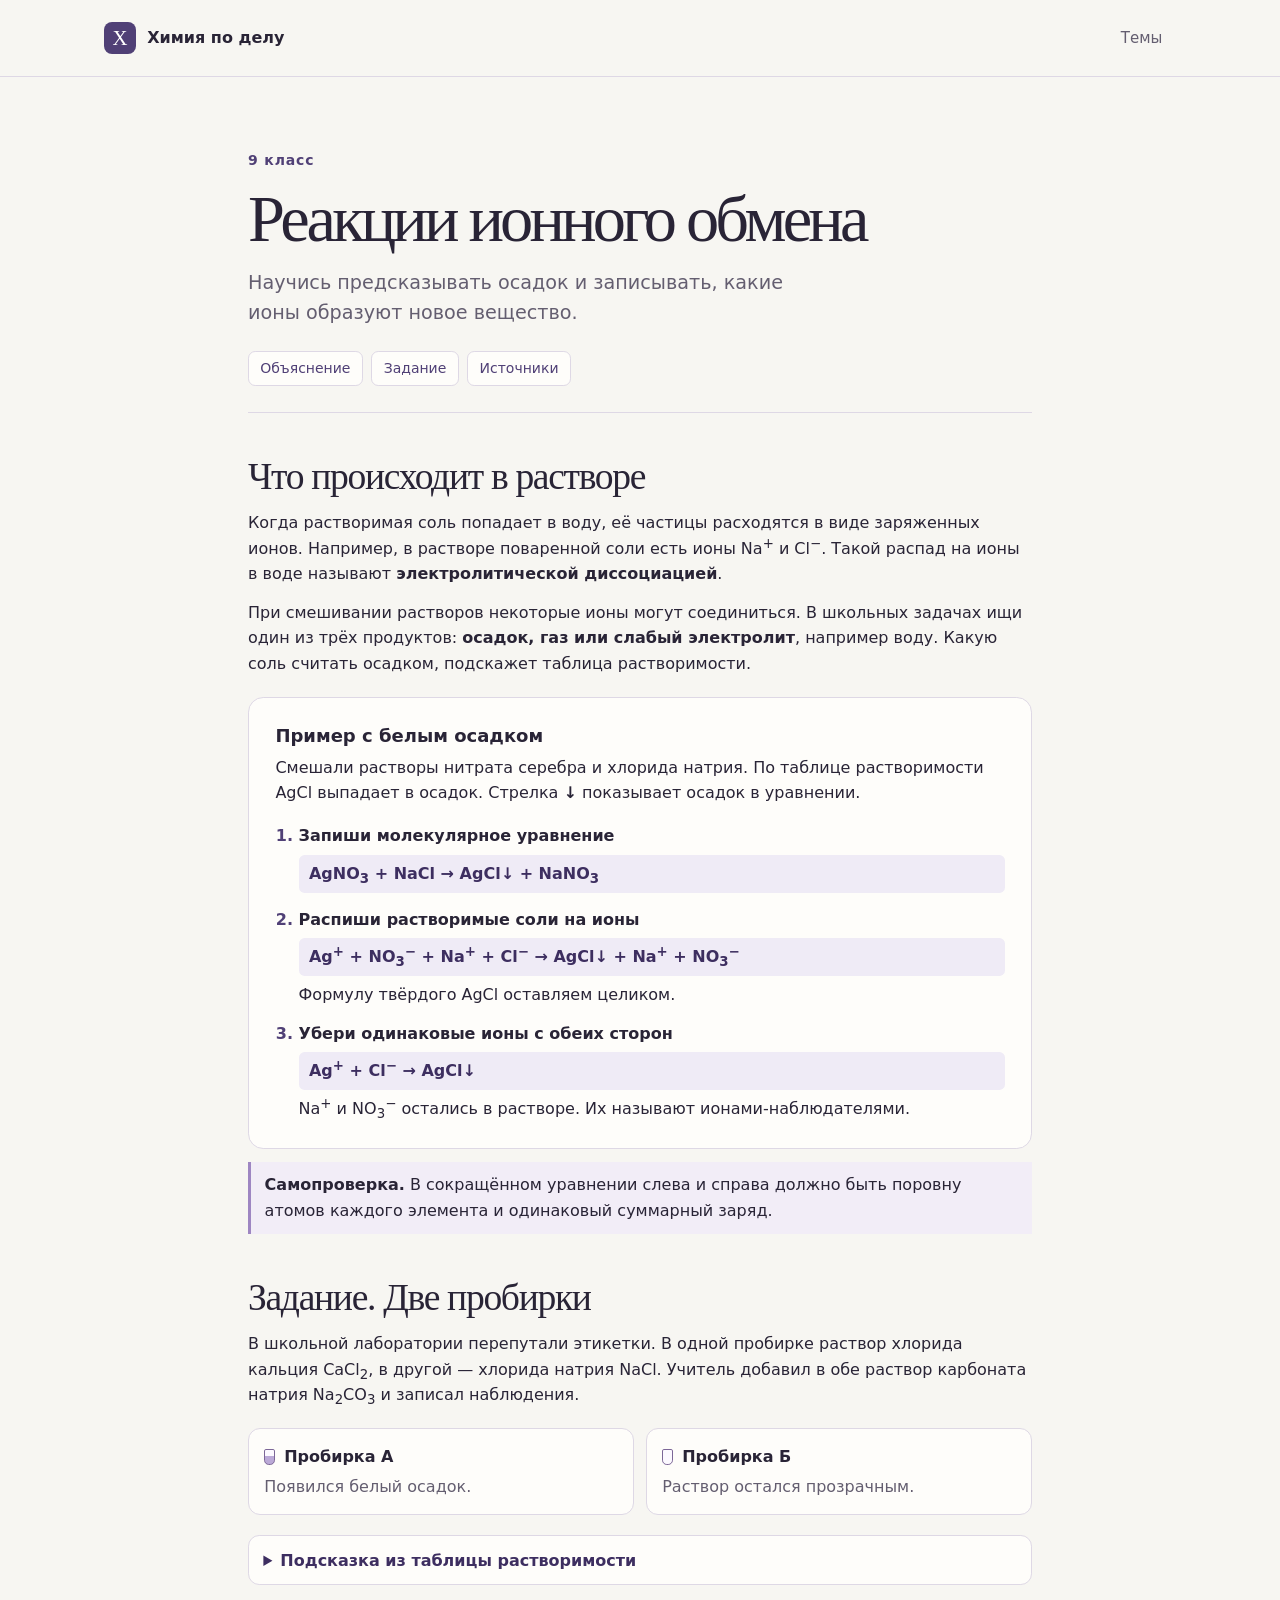
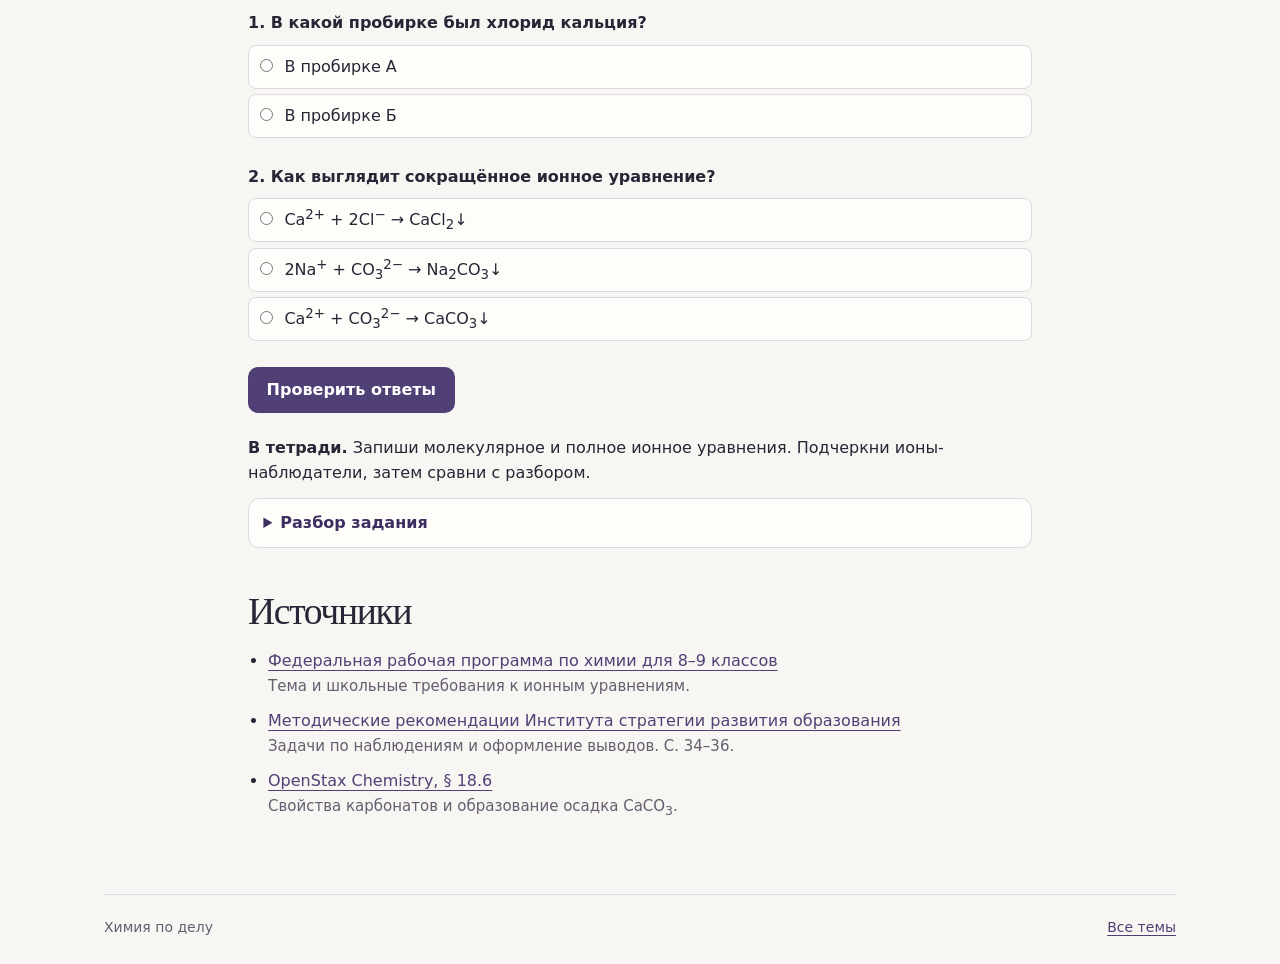
==== ion-exchange.html @ 4c8f708d "Add chemistry lessons and ion exchange practice" ====
<!doctype html>
<html lang="ru">
<head>
  <meta charset="utf-8">
  <meta name="viewport" content="width=device-width, initial-scale=1">
  <meta name="description" content="Реакции ионного обмена для 9 класса. От молекулярного уравнения к ионному и задача с двумя пробирками.">
  <meta name="theme-color" content="#f7f6f2">
  <title>Реакции ионного обмена · Химия по делу</title>
  <link rel="stylesheet" href="styles.css">
  <script src="practice.js" defer></script>
</head>
<body>
  <a class="skip-link" href="#main">К содержанию</a>
  <header class="site-header">
    <div class="frame header-inner">
      <a class="brand" href="./" aria-label="Химия по делу, главная">
        <span class="brand-mark" aria-hidden="true">Х</span>
        Химия по делу
      </a>
      <nav aria-label="Основная навигация">
        <a class="nav-link" href="./#topics-title">Темы</a>
      </nav>
    </div>
  </header>

  <main id="main" class="frame lesson">
    <header class="lesson-hero">
      <p class="eyebrow">9 класс</p>
      <h1>Реакции ионного обмена</h1>
      <p class="lead">Научись предсказывать осадок и записывать, какие ионы образуют новое вещество.</p>
      <nav class="lesson-links" aria-label="В этом уроке">
        <a href="#theory">Объяснение</a>
        <a href="#practice">Задание</a>
        <a href="#sources">Источники</a>
      </nav>
    </header>

    <section id="theory" class="lesson-section" aria-labelledby="theory-title">
      <h2 id="theory-title">Что происходит в растворе</h2>
      <p>Когда растворимая соль попадает в воду, её частицы расходятся в виде заряженных ионов. Например, в растворе поваренной соли есть ионы Na<sup>+</sup> и Cl<sup>−</sup>. Такой распад на ионы в воде называют <strong>электролитической диссоциацией</strong>.</p>
      <p>При смешивании растворов некоторые ионы могут соединиться. В школьных задачах ищи один из трёх продуктов: <strong>осадок, газ или слабый электролит</strong>, например воду. Какую соль считать осадком, подскажет таблица растворимости.</p>

      <div class="worked-example">
        <h3>Пример с белым осадком</h3>
        <p>Смешали растворы нитрата серебра и хлорида натрия. По таблице растворимости AgCl выпадает в осадок. Стрелка <strong>↓</strong> показывает осадок в уравнении.</p>
        <ol class="equation-steps">
          <li>
            <strong>Запиши молекулярное уравнение</strong>
            <p class="equation">AgNO<sub>3</sub> + NaCl → AgCl↓ + NaNO<sub>3</sub></p>
          </li>
          <li>
            <strong>Распиши растворимые соли на ионы</strong>
            <p class="equation">Ag<sup>+</sup> + NO<sub>3</sub><sup>−</sup> + Na<sup>+</sup> + Cl<sup>−</sup> → AgCl↓ + Na<sup>+</sup> + NO<sub>3</sub><sup>−</sup></p>
            <p>Формулу твёрдого AgCl оставляем целиком.</p>
          </li>
          <li>
            <strong>Убери одинаковые ионы с обеих сторон</strong>
            <p class="equation">Ag<sup>+</sup> + Cl<sup>−</sup> → AgCl↓</p>
            <p>Na<sup>+</sup> и NO<sub>3</sub><sup>−</sup> остались в растворе. Их называют ионами-наблюдателями.</p>
          </li>
        </ol>
      </div>
      <p class="takeaway"><strong>Самопроверка.</strong> В сокращённом уравнении слева и справа должно быть поровну атомов каждого элемента и одинаковый суммарный заряд.</p>
    </section>

    <section id="practice" class="lesson-section" aria-labelledby="practice-title">
      <h2 id="practice-title">Задание. Две пробирки</h2>
      <p>В школьной лаборатории перепутали этикетки. В одной пробирке раствор хлорида кальция CaCl<sub>2</sub>, в другой — хлорида натрия NaCl. Учитель добавил в обе раствор карбоната натрия Na<sub>2</sub>CO<sub>3</sub> и записал наблюдения.</p>
      <dl class="observations">
        <div>
          <dt><span aria-hidden="true" class="sample cloudy"></span>Пробирка А</dt>
          <dd>Появился белый осадок.</dd>
        </div>
        <div>
          <dt><span aria-hidden="true" class="sample clear"></span>Пробирка Б</dt>
          <dd>Раствор остался прозрачным.</dd>
        </div>
      </dl>

      <details class="disclosure hint">
        <summary>Подсказка из таблицы растворимости</summary>
        <p>Карбонат кальция CaCO<sub>3</sub> практически нерастворим, а соли натрия из этого задания растворимы. В сокращённом уравнении слева оставь ионы, которые входят в состав осадка.</p>
      </details>

      <form id="exercise" class="exercise" hidden>
        <fieldset data-correct="a" data-right="Да, хлорид кальция был в пробирке А. Ионы кальция образовали белый осадок." data-wrong="Ещё раз сравни наблюдения. Где ионы кальция могли образовать осадок?">
          <legend>1. В какой пробирке был хлорид кальция?</legend>
          <label class="option"><input type="radio" name="sample" value="a"><span>В пробирке А</span></label>
          <label class="option"><input type="radio" name="sample" value="b"><span>В пробирке Б</span></label>
          <p class="field-feedback" hidden></p>
        </fieldset>

        <fieldset data-correct="carbonate" data-right="Верно. Ионы кальция и карбонат-ионы образуют CaCO₃. Суммарный заряд с обеих сторон равен нулю." data-wrong="Проверь, входит ли каждый выбранный ион в состав осадка. Ионы-наблюдатели в сокращённом уравнении убирают.">
          <legend>2. Как выглядит сокращённое ионное уравнение?</legend>
          <label class="option"><input type="radio" name="equation" value="chloride"><span class="formula">Ca<sup>2+</sup> + 2Cl<sup>−</sup> → CaCl<sub>2</sub>↓</span></label>
          <label class="option"><input type="radio" name="equation" value="sodium"><span class="formula">2Na<sup>+</sup> + CO<sub>3</sub><sup>2−</sup> → Na<sub>2</sub>CO<sub>3</sub>↓</span></label>
          <label class="option"><input type="radio" name="equation" value="carbonate"><span class="formula">Ca<sup>2+</sup> + CO<sub>3</sub><sup>2−</sup> → CaCO<sub>3</sub>↓</span></label>
          <p class="field-feedback" hidden></p>
        </fieldset>

        <div class="exercise-actions">
          <button type="submit" class="button">Проверить ответы</button>
          <button type="reset" class="button button-quiet" id="reset" hidden>Сбросить</button>
        </div>
        <p id="result" class="result" role="status" aria-atomic="true"></p>
      </form>
      <noscript>
        <p>Определи, в какой пробирке был хлорид кальция. Запиши сокращённое ионное уравнение и сравни с разбором.</p>
      </noscript>

      <p class="notebook"><strong>В тетради.</strong> Запиши молекулярное и полное ионное уравнения. Подчеркни ионы-наблюдатели, затем сравни с разбором.</p>
      <details id="solution" class="disclosure solution">
        <summary>Разбор задания</summary>
        <div class="solution-body">
          <p>В пробирке А был CaCl<sub>2</sub>. Ионы Ca<sup>2+</sup> встретились с ионами CO<sub>3</sub><sup>2−</sup>, и образовался белый осадок CaCO<sub>3</sub>. В пробирке Б все ионы остались в растворе.</p>
          <dl class="solution-equations">
            <dt>Молекулярное</dt>
            <dd class="equation">CaCl<sub>2</sub> + Na<sub>2</sub>CO<sub>3</sub> → CaCO<sub>3</sub>↓ + 2NaCl</dd>
            <dt>Полное ионное</dt>
            <dd class="equation">Ca<sup>2+</sup> + <s>2Cl<sup>−</sup></s> + <s>2Na<sup>+</sup></s> + CO<sub>3</sub><sup>2−</sup> → CaCO<sub>3</sub>↓ + <s>2Na<sup>+</sup></s> + <s>2Cl<sup>−</sup></s></dd>
            <dt>Сокращённое ионное</dt>
            <dd class="equation">Ca<sup>2+</sup> + CO<sub>3</sub><sup>2−</sup> → CaCO<sub>3</sub>↓</dd>
          </dl>
          <p>Карбонат кальция встречается и в быту. Например, он может входить в состав накипи в чайнике.</p>
        </div>
      </details>
    </section>

    <section id="sources" class="lesson-section sources" aria-labelledby="sources-title">
      <h2 id="sources-title">Источники</h2>
      <ul>
        <li><a href="https://edsoo.ru/wp-content/uploads/2025/07/2025_ooo_frp_himiya_8-9_baza.pdf#page=37">Федеральная рабочая программа по химии для 8–9 классов</a><span>Тема и школьные требования к ионным уравнениям.</span></li>
        <li><a href="https://edsoo.ru/wp-content/uploads/2023/10/metodicheskoe-posobie.-himiya.pdf#page=34">Методические рекомендации Института стратегии развития образования</a><span>Задачи по наблюдениям и оформление выводов. С. 34–36.</span></li>
        <li><a href="https://openstax.org/books/chemistry/pages/18-6-occurrence-preparation-and-properties-of-carbonates">OpenStax Chemistry, § 18.6</a><span>Свойства карбонатов и образование осадка CaCO<sub>3</sub>.</span></li>
      </ul>
    </section>
  </main>

  <footer class="frame site-footer">
    <span>Химия по делу</span>
    <a href="./#topics-title">Все темы</a>
  </footer>
</body>
</html>
---- styles.css ----
:root {
  color-scheme: light;
  --paper: #f7f6f2;
  --surface: #fefdfa;
  --ink: #292436;
  --muted: #645e70;
  --accent: #504076;
  --accent-dark: #3d2e60;
  --wash: #efebf6;
  --line: #ded8e5;
  --serif: Georgia, 'Times New Roman', serif;
  --sans: 'Segoe UI', system-ui, sans-serif;
}

*, *::before, *::after { box-sizing: border-box; }
[hidden] { display: none !important; }

body {
  margin: 0;
  min-width: 0;
  min-height: 100vh;
  display: flex;
  flex-direction: column;
  color: var(--ink);
  background: var(--paper);
  font: 1rem/1.6 var(--sans);
}

a { color: var(--accent); text-underline-offset: .23em; }
a:hover { color: var(--accent-dark); }
:focus-visible { outline: 2px solid #6a509a; outline-offset: 4px; }
button, input { font: inherit; }
sup, sub { line-height: 0; }
h1, h2, h3, p, figure { margin: 0; }
h1, h2 { font-family: var(--serif); font-weight: 500; line-height: 1.1; }
h2 { font-size: clamp(1.75rem, 4vw, 2.35rem); letter-spacing: -.035em; }
h3 { font-size: 1.125rem; line-height: 1.35; }

.frame { width: min(100% - 3rem, 67rem); margin-inline: auto; }
.skip-link { position: fixed; top: .75rem; left: .75rem; z-index: 2; padding: .5rem .75rem; background: var(--surface); transform: translateY(-200%); }
.skip-link:focus { transform: none; }
.site-header { border-bottom: 1px solid var(--line); }
.header-inner { min-height: 4.75rem; display: flex; align-items: center; justify-content: space-between; gap: 1rem; }
.brand { display: inline-flex; align-items: center; gap: .7rem; font-weight: 650; color: var(--ink); text-decoration: none; }
.brand-mark { display: grid; place-items: center; width: 2rem; height: 2rem; background: var(--accent); color: white; border-radius: .5rem; font: 500 1.3rem/1 var(--serif); }
.nav-link { display: inline-block; padding: .45rem .85rem; border-radius: .5rem; color: var(--muted); font-size: .9375rem; text-decoration: none; }
.nav-link:hover, .nav-link[aria-current] { color: var(--accent-dark); background: var(--wash); }

.home { padding-block: clamp(1.5rem, 5vw, 4rem) 3.5rem; }
.hero {
  display: grid;
  grid-template-columns: minmax(0, 1.08fr) minmax(0, .92fr);
  align-items: center;
  gap: 2rem;
  padding: clamp(2rem, 6vw, 4.5rem);
  border: 1px solid var(--line);
  border-radius: 1.5rem;
  background: linear-gradient(125deg, #fcfbf9 25%, #f2eef8 100%);
}
.eyebrow { color: var(--accent); font-size: .875rem; font-weight: 650; letter-spacing: .06em; }
.hero h1 { margin-block: .65rem 1.1rem; font-size: clamp(3.75rem, 8.3vw, 6rem); line-height: .98; letter-spacing: -.075em; }
.title-period { color: #8669b2; }
.lead { color: var(--muted); font-size: clamp(1.05rem, 2.2vw, 1.2rem); max-width: 35ch; }
.button {
  display: inline-flex;
  align-items: center;
  justify-content: center;
  min-height: 2.875rem;
  padding: .55rem 1.1rem;
  border: 1px solid transparent;
  border-radius: .625rem;
  background: var(--accent);
  color: white;
  font-weight: 650;
  text-decoration: none;
  cursor: pointer;
}
.button:hover { background: var(--accent-dark); color: white; }
.hero .button { margin-top: 1.65rem; }
.hero-figure { width: 100%; max-width: 23rem; justify-self: center; }
.hero-figure figcaption { margin-top: .75rem; color: var(--muted); text-align: center; font-size: .875rem; }
.ion-diagram {
  position: relative;
  isolation: isolate;
  width: 100%;
  aspect-ratio: 1.25;
  overflow: hidden;
  border-radius: 1rem;
  border: 1px solid #e3d9ef;
  background-color: #eee7f6;
  background-image: radial-gradient(#aa98c580 1px, transparent 1px), radial-gradient(ellipse at 55% 27%, #fbf9ff, transparent 72%);
  background-size: 15px 15px, 100% 100%;
}
.orbit { position: absolute; z-index: -1; border: 1px solid #d0c1e3; border-radius: 50%; transform: translate(-50%, -50%); left: 50%; top: 47%; }
.orbit-outer { width: 71%; height: 72%; }
.orbit-inner { width: 47%; height: 49%; }
.diagram-ion, .diagram-product {
  position: absolute;
  transform: translate(-50%, -50%);
  padding: .3em .65em;
  border: 1px solid #d1c1e3;
  border-radius: 99px;
  background: #f7f2ff;
  color: #513b78;
  text-align: center;
  white-space: nowrap;
  font: 500 clamp(.9rem, 2vw, 1.15rem)/1.4 var(--sans);
  box-shadow: 0 3px 12px #4c326c13;
}
.ion-silver { left: 34%; top: 35%; }
.ion-chloride { left: 66%; top: 35%; }
.ion-sodium { left: 20%; top: 67%; }
.ion-nitrate { left: 80%; top: 67%; }
.diagram-product { left: 50%; top: 63%; background: var(--accent); border-color: var(--accent); color: white; }

.topic-section { margin-top: clamp(2rem, 6vw, 3.5rem); }
.topic-list { padding: 0; margin: 1rem 0 0; list-style: none; }
.topic-card {
  display: grid;
  grid-template-columns: auto minmax(0, 1fr) auto auto;
  align-items: center;
  gap: 1.15rem;
  padding: 1.15rem 1.4rem;
  border: 1px solid var(--line);
  border-radius: .875rem;
  background: var(--surface);
  color: var(--ink);
  text-decoration: none;
}
.topic-card:hover { background: #fbf8ff; border-color: #bba8d0; }
.topic-symbol { display: grid; place-items: center; width: 3rem; height: 3rem; border-radius: .65rem; background: var(--wash); color: var(--accent); font: 1.65rem/1 var(--serif); }
.topic-copy p { margin-top: .2rem; color: var(--muted); }
.topic-meta { color: var(--muted); font-size: .875rem; white-space: nowrap; }
.topic-chevron { width: .5rem; height: .5rem; margin-right: .2rem; border-top: 1.5px solid var(--accent); border-right: 1.5px solid var(--accent); transform: rotate(45deg); }
.site-footer { display: flex; justify-content: space-between; gap: .75rem 1.25rem; flex-wrap: wrap; margin-top: auto; padding-block: 1.3rem 1.65rem; border-top: 1px solid var(--line); font-size: .875rem; color: var(--muted); }

.lesson { max-width: 49rem; padding-block: clamp(2rem, 6vw, 4.5rem) 3.75rem; }
.lesson-hero { padding-bottom: 1.6rem; border-bottom: 1px solid var(--line); }
.lesson-hero h1 { margin-block: .65rem .8rem; font-size: clamp(2.5rem, 6vw, 4.15rem); letter-spacing: -.058em; }
.lesson-hero .lead { max-width: 48ch; }
.lesson-links { display: flex; flex-wrap: wrap; gap: .55rem; margin-top: 1.35rem; }
.lesson-links a { padding: .35rem .7rem; border: 1px solid var(--line); border-radius: .45rem; background: var(--surface); font-size: .875rem; text-decoration: none; }
.lesson-links a:hover { background: var(--wash); }
.lesson-section { margin-top: 2.7rem; scroll-margin-top: 1.5rem; }
.lesson-section > p { margin-top: .8rem; }
.worked-example { margin-top: 1.25rem; padding: clamp(1rem, 4vw, 1.65rem); background: var(--surface); border: 1px solid var(--line); border-radius: .95rem; }
.worked-example > p { margin-top: .4rem; }
.equation-steps { margin: 1.1rem 0 0; padding-left: 1.45rem; }
.equation-steps li + li { margin-top: .85rem; }
.equation-steps li::marker { color: var(--accent); font-weight: 650; }
.equation { margin: .35rem 0; padding: .4rem .65rem; border-radius: .35rem; background: var(--wash); color: var(--accent-dark); font-family: var(--sans); font-weight: 600; }
.takeaway { padding: .65rem .85rem; border-left: 3px solid #9e86c2; background: #f2edf7; }
.observations { display: grid; grid-template-columns: repeat(2, minmax(0, 1fr)); gap: .75rem; margin: 1.25rem 0; }
.observations div { padding: .95rem; border: 1px solid var(--line); border-radius: .75rem; background: var(--surface); }
.observations dt { display: flex; align-items: center; gap: .55rem; font-weight: 650; }
.observations dd { margin: .25rem 0 0; color: var(--muted); }
.sample { width: .7rem; height: 1rem; border: 1px solid #7c6797; border-radius: .12rem .12rem .3rem .3rem; }
.sample.cloudy { background: linear-gradient(#fcf9ff 45%, #bba9d7 45%); }
.sample.clear { background: #fcf9ff; }
.disclosure { border: 1px solid var(--line); border-radius: .7rem; background: var(--surface); }
.disclosure summary { padding: .7rem .9rem; color: var(--accent-dark); font-weight: 650; cursor: pointer; }
.disclosure summary:hover { background: var(--wash); border-radius: .65rem; }
.hint > p { padding: 0 .9rem .9rem; }
.exercise { margin-top: 1.55rem; }
.exercise fieldset { min-inline-size: 0; padding: 0; border: 0; margin: 0 0 1.25rem; }
.exercise legend { padding: 0; margin-bottom: .55rem; font-weight: 650; }
.option { display: flex; align-items: baseline; gap: .7rem; min-height: 2.75rem; padding: .5rem .7rem; margin-bottom: .35rem; border-radius: .5rem; border: 1px solid var(--line); background: var(--surface); cursor: pointer; }
.option:hover, .option:has(:checked) { border-color: #a58fbe; background: #f2edf8; }
.option input { flex: none; margin: 0; accent-color: var(--accent); }
.field-feedback { margin-top: .35rem; color: #805022; }
.field-feedback.is-right, .result.is-right { color: #2f624c; }
.exercise-actions { display: flex; flex-wrap: wrap; gap: .5rem; }
.button-quiet { background: transparent; color: var(--accent); border-color: var(--line); }
.button-quiet:hover { background: var(--wash); color: var(--accent-dark); }
.result { margin-top: .45rem; font-weight: 650; }
.lesson-section > .notebook { margin-top: 1.35rem; }
.solution { margin-top: .75rem; }
.solution-body { padding: 0 .9rem 1rem; }
.solution-equations { margin-block: .8rem; }
.solution-equations dt { font-weight: 650; }
.solution-equations dd { margin-left: 0; }
.solution-equations s { color: var(--muted); }
.sources ul { padding-left: 1.25rem; }
.sources li { margin-bottom: .65rem; }
.sources li span { display: block; color: var(--muted); font-size: .9375rem; }

@media (max-width: 43rem) {
  .frame { width: calc(100% - 2rem); }
  .header-inner { min-height: 4rem; }
  .hero { grid-template-columns: 1fr; gap: 1.65rem; }
  .hero-figure { justify-self: start; }
  .ion-diagram { aspect-ratio: 1.75; }
  .topic-card { grid-template-columns: auto minmax(0, 1fr) auto; gap: .75rem; padding: .85rem; }
  .topic-meta { grid-column: 2; grid-row: 2; }
  .topic-chevron { grid-column: 3; grid-row: 1 / 3; }
}

@media (max-width: 24rem) {
  .hero { padding: 1.25rem; }
  .hero h1 { font-size: 3.3rem; }
  .observations { grid-template-columns: 1fr; }
}
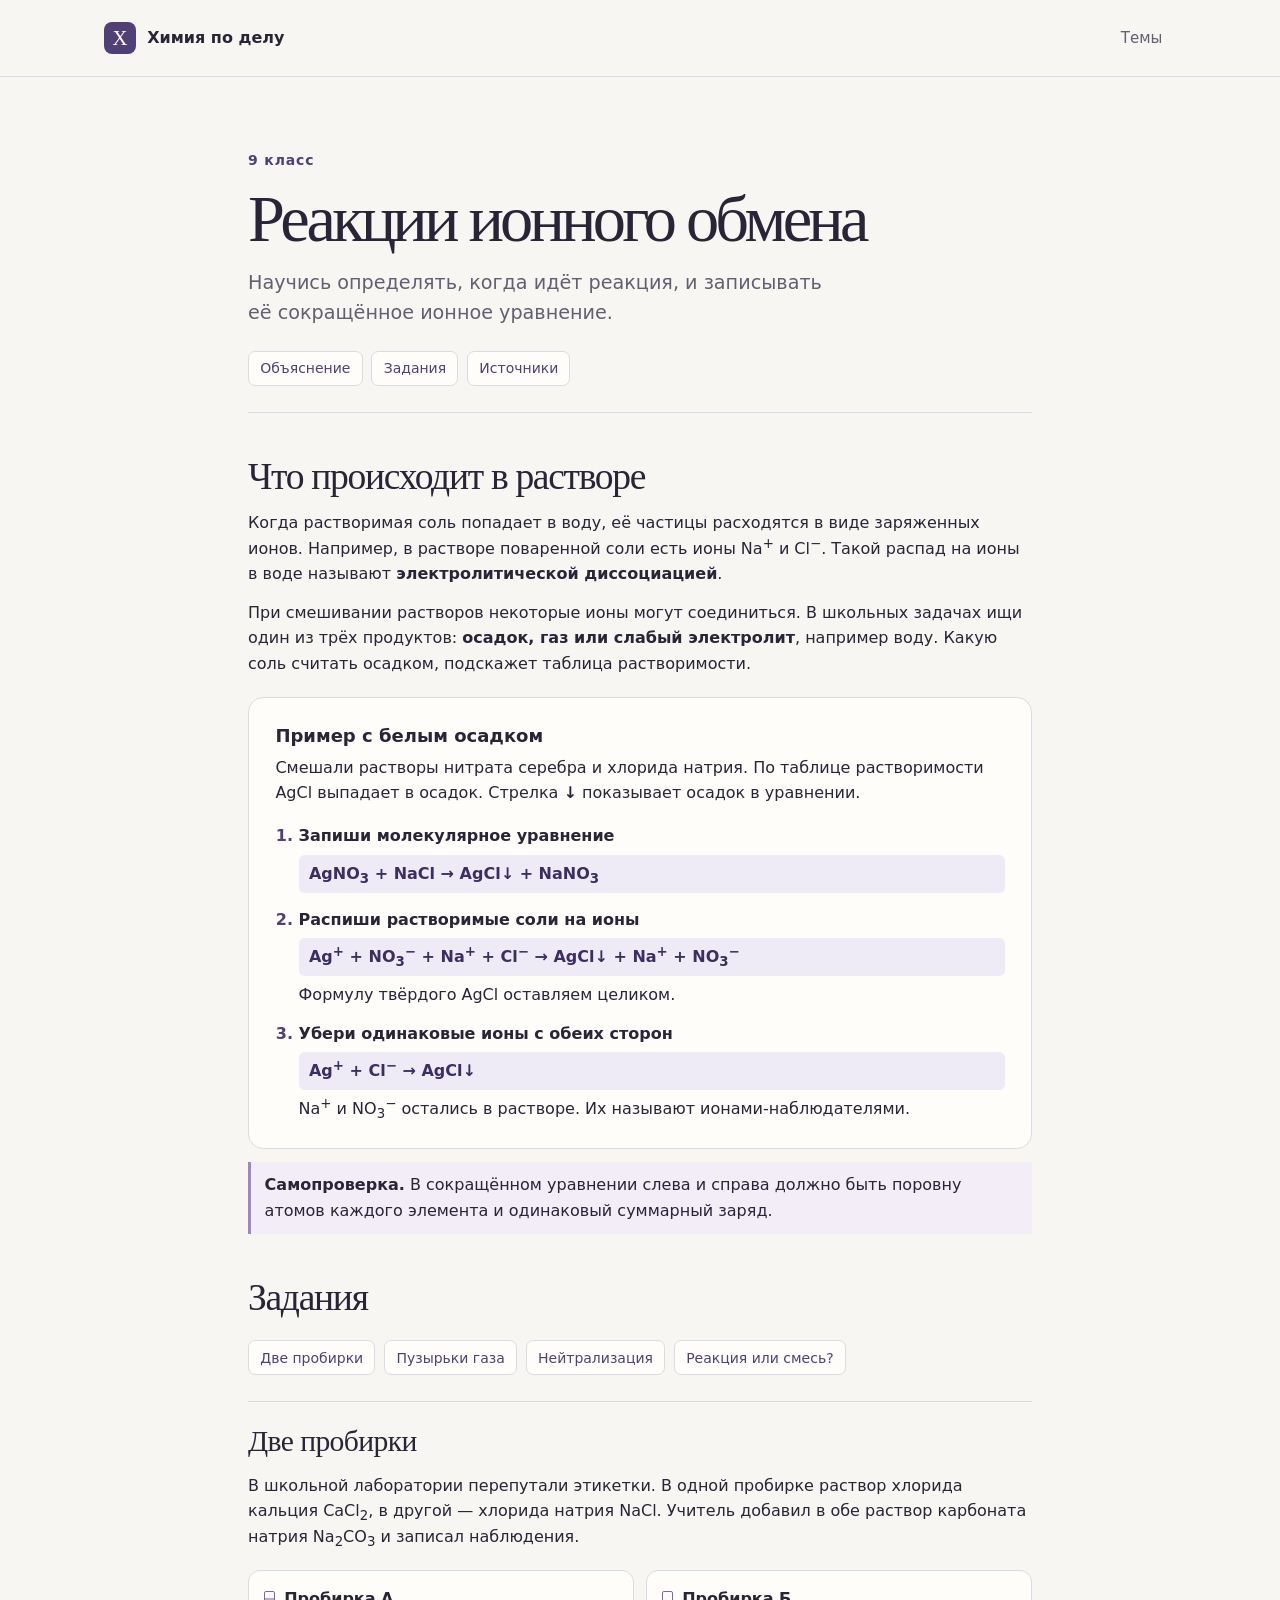
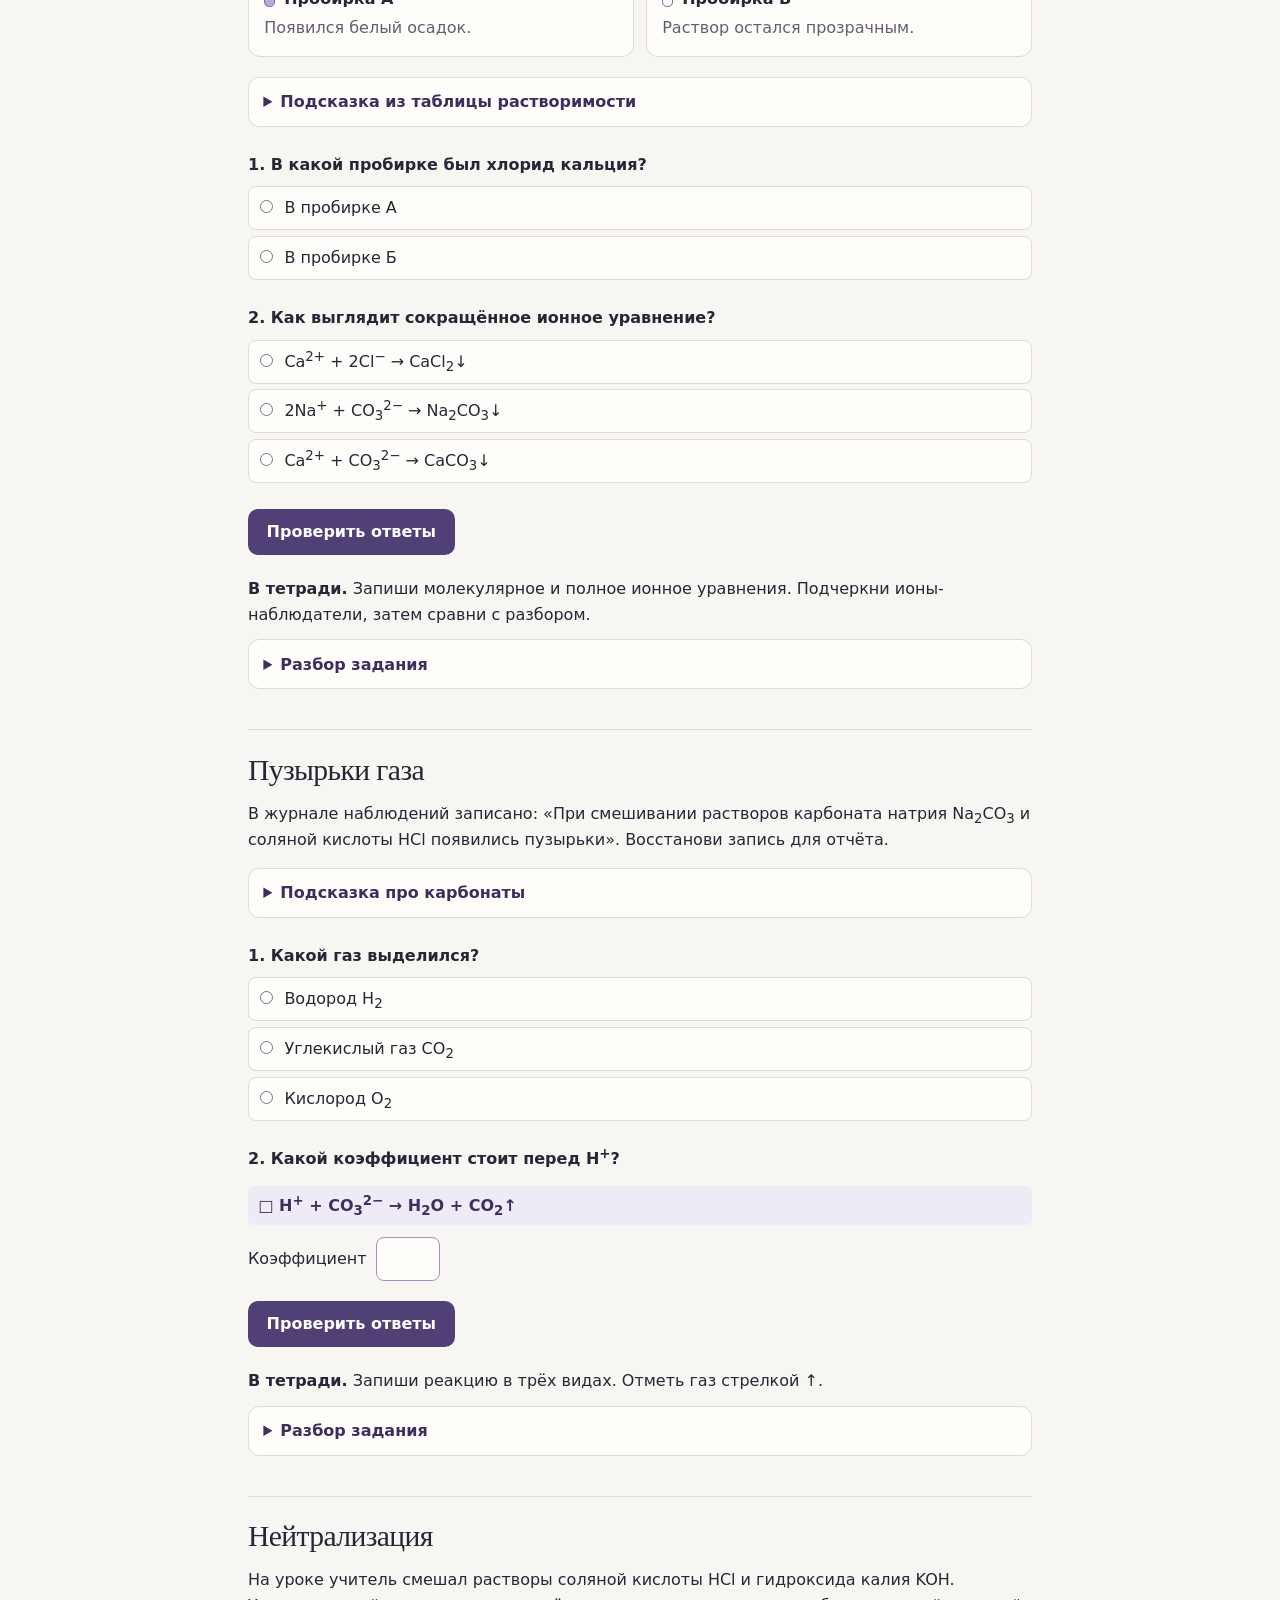
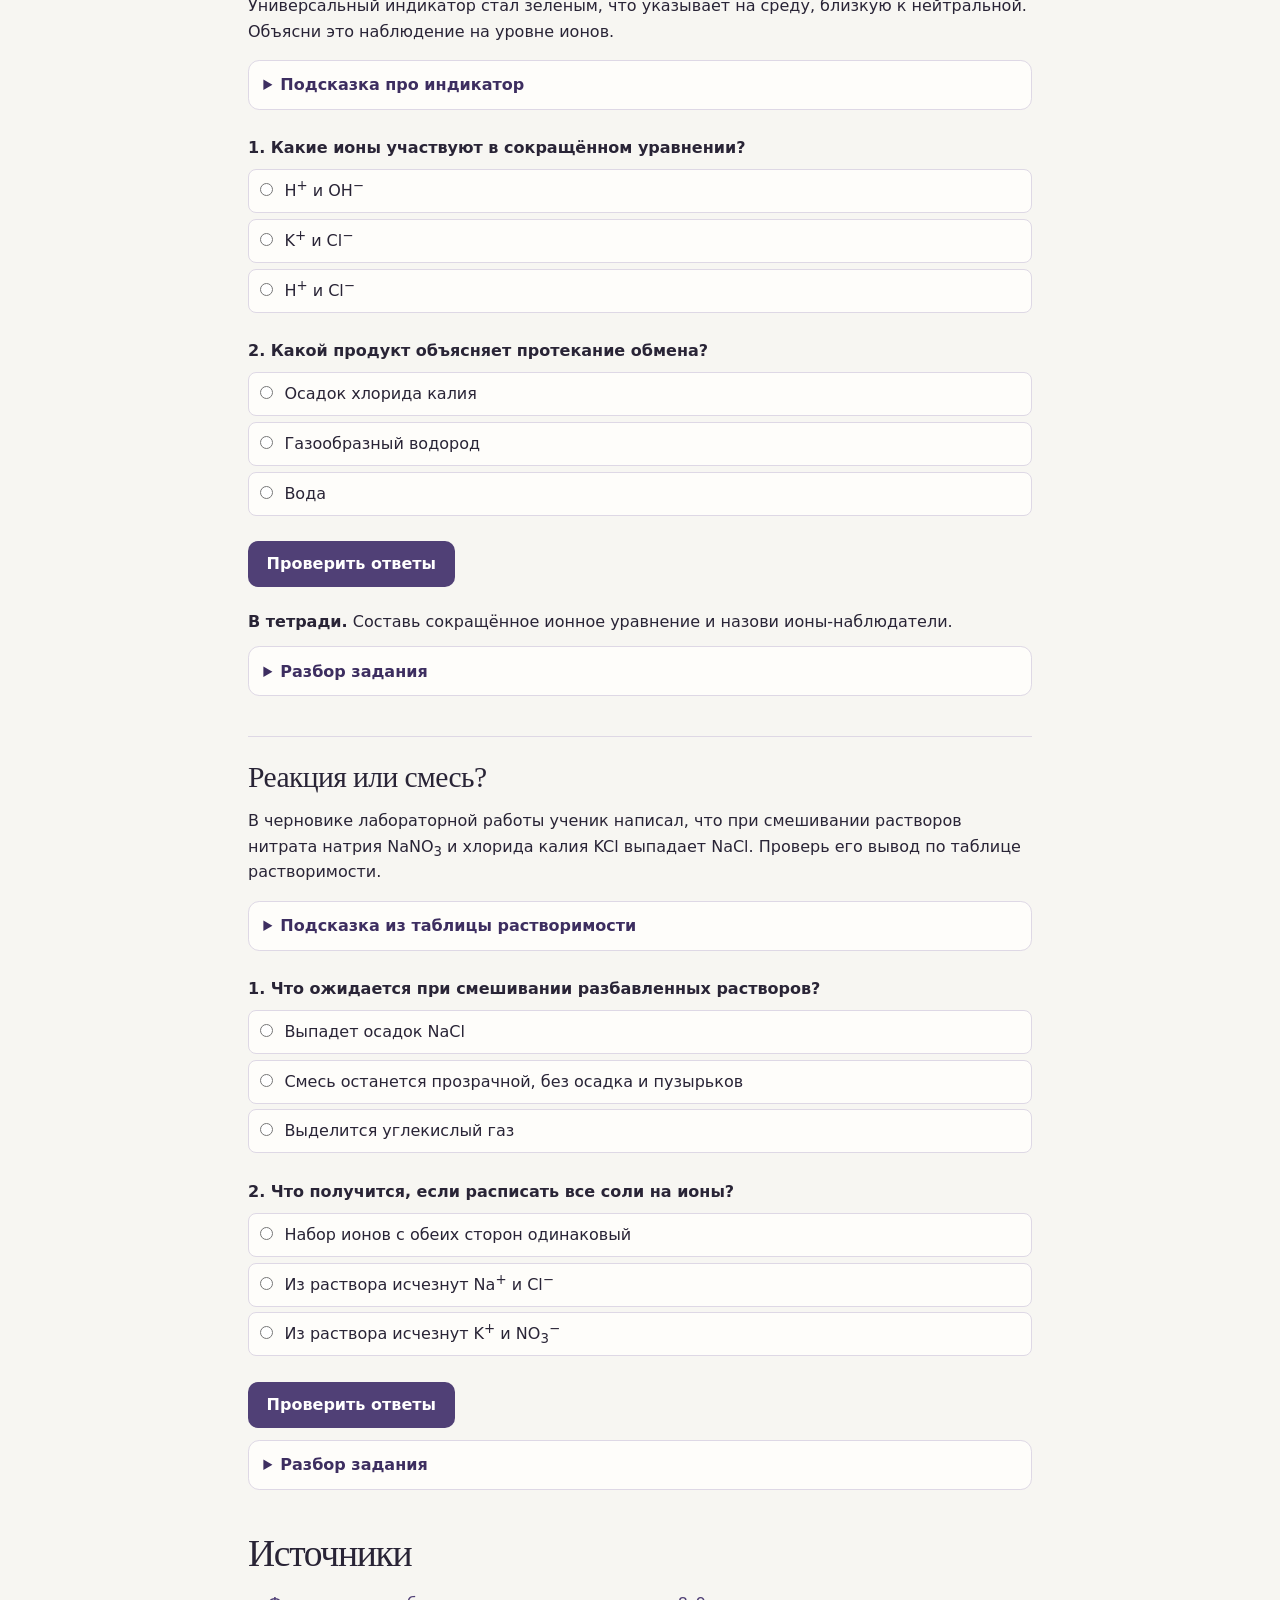
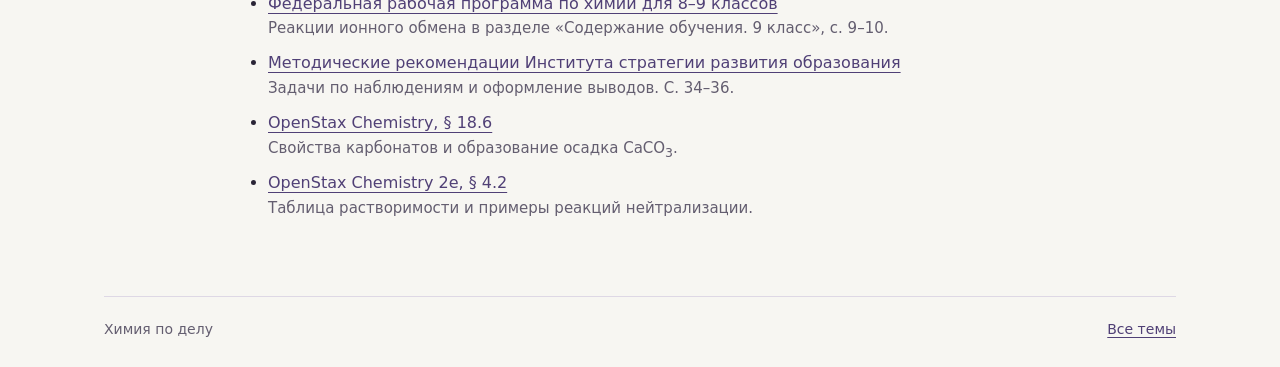
==== commit 5bdac5d9: "Align ion diagram and expand reaction practice" ====
--- a/ion-exchange.html
+++ b/ion-exchange.html
@@ -3,11 +3,11 @@
 <head>
   <meta charset="utf-8">
   <meta name="viewport" content="width=device-width, initial-scale=1">
-  <meta name="description" content="Реакции ионного обмена для 9 класса. От молекулярного уравнения к ионному и задача с двумя пробирками.">
+  <meta name="description" content="Реакции ионного обмена для 9 класса. Краткое объяснение и четыре школьных задания с проверкой и разбором.">
   <meta name="theme-color" content="#f7f6f2">
   <title>Реакции ионного обмена · Химия по делу</title>
-  <link rel="stylesheet" href="styles.css">
-  <script src="practice.js" defer></script>
+  <link rel="stylesheet" href="styles.css?v=2">
+  <script src="practice.js?v=2" defer></script>
 </head>
 <body>
   <a class="skip-link" href="#main">К содержанию</a>
@@ -27,10 +27,10 @@
     <header class="lesson-hero">
       <p class="eyebrow">9 класс</p>
       <h1>Реакции ионного обмена</h1>
-      <p class="lead">Научись предсказывать осадок и записывать, какие ионы образуют новое вещество.</p>
+      <p class="lead">Научись определять, когда идёт реакция, и записывать её сокращённое ионное уравнение.</p>
       <nav class="lesson-links" aria-label="В этом уроке">
         <a href="#theory">Объяснение</a>
-        <a href="#practice">Задание</a>
+        <a href="#practice">Задания</a>
         <a href="#sources">Источники</a>
       </nav>
     </header>
@@ -64,7 +64,17 @@
     </section>
 
     <section id="practice" class="lesson-section" aria-labelledby="practice-title">
-      <h2 id="practice-title">Задание. Две пробирки</h2>
+      <h2 id="practice-title">Задания</h2>
+      <nav class="lesson-links" aria-label="Список заданий">
+        <a href="#precipitate">Две пробирки</a>
+        <a href="#gas">Пузырьки газа</a>
+        <a href="#neutralization">Нейтрализация</a>
+        <a href="#mixture">Реакция или смесь?</a>
+      </nav>
+    </section>
+
+    <section id="precipitate" class="practice-task" aria-labelledby="precipitate-title">
+      <h3 id="precipitate-title">Две пробирки</h3>
       <p>В школьной лаборатории перепутали этикетки. В одной пробирке раствор хлорида кальция CaCl<sub>2</sub>, в другой — хлорида натрия NaCl. Учитель добавил в обе раствор карбоната натрия Na<sub>2</sub>CO<sub>3</sub> и записал наблюдения.</p>
       <dl class="observations">
         <div>
@@ -82,7 +92,7 @@
         <p>Карбонат кальция CaCO<sub>3</sub> практически нерастворим, а соли натрия из этого задания растворимы. В сокращённом уравнении слева оставь ионы, которые входят в состав осадка.</p>
       </details>
 
-      <form id="exercise" class="exercise" hidden>
+      <form class="exercise" aria-labelledby="precipitate-title" hidden>
         <fieldset data-correct="a" data-right="Да, хлорид кальция был в пробирке А. Ионы кальция образовали белый осадок." data-wrong="Ещё раз сравни наблюдения. Где ионы кальция могли образовать осадок?">
           <legend>1. В какой пробирке был хлорид кальция?</legend>
           <label class="option"><input type="radio" name="sample" value="a"><span>В пробирке А</span></label>
@@ -100,9 +110,9 @@
 
         <div class="exercise-actions">
           <button type="submit" class="button">Проверить ответы</button>
-          <button type="reset" class="button button-quiet" id="reset" hidden>Сбросить</button>
-        </div>
-        <p id="result" class="result" role="status" aria-atomic="true"></p>
+          <button type="reset" class="button button-quiet" hidden>Сбросить</button>
+        </div>
+        <p class="result" role="status" aria-atomic="true"></p>
       </form>
       <noscript>
         <p>Определи, в какой пробирке был хлорид кальция. Запиши сокращённое ионное уравнение и сравни с разбором.</p>
@@ -126,12 +136,158 @@
       </details>
     </section>
 
+    <section id="gas" class="practice-task" aria-labelledby="gas-title">
+      <h3 id="gas-title">Пузырьки газа</h3>
+      <p>В журнале наблюдений записано: «При смешивании растворов карбоната натрия Na<sub>2</sub>CO<sub>3</sub> и соляной кислоты HCl появились пузырьки». Восстанови запись для отчёта.</p>
+
+      <details class="disclosure hint">
+        <summary>Подсказка про карбонаты</summary>
+        <p>При взаимодействии карбоната с кислотой образуется угольная кислота H<sub>2</sub>CO<sub>3</sub>. Она распадается на воду и газ. Сравни состав H<sub>2</sub>CO<sub>3</sub> и H<sub>2</sub>O.</p>
+      </details>
+
+      <form class="exercise" aria-labelledby="gas-title" hidden>
+        <fieldset data-correct="co2" data-right="Верно, в пузырьках углекислый газ CO₂." data-wrong="Подумай, в какую молекулу попадает углерод из карбонат-иона.">
+          <legend>1. Какой газ выделился?</legend>
+          <label class="option"><input type="radio" name="gas" value="h2"><span>Водород H<sub>2</sub></span></label>
+          <label class="option"><input type="radio" name="gas" value="co2"><span>Углекислый газ CO<sub>2</sub></span></label>
+          <label class="option"><input type="radio" name="gas" value="o2"><span>Кислород O<sub>2</sub></span></label>
+          <p class="field-feedback" hidden></p>
+        </fieldset>
+
+        <fieldset data-correct="2" data-right="Верно. Два иона H⁺ компенсируют заряд −2 карбонат-иона и дают два атома водорода для воды." data-wrong="Заряд CO₃²⁻ равен −2. Сколько ионов с зарядом +1 нужно, чтобы суммарный заряд стал нулём?">
+          <legend>2. Какой коэффициент стоит перед H<sup>+</sup>?</legend>
+          <p class="equation">□ H<sup>+</sup> + CO<sub>3</sub><sup>2−</sup> → H<sub>2</sub>O + CO<sub>2</sub>↑</p>
+          <label class="coefficient">Коэффициент <input type="text" name="coefficient" inputmode="numeric" autocomplete="off" maxlength="2"></label>
+          <p class="field-feedback" hidden></p>
+        </fieldset>
+
+        <div class="exercise-actions">
+          <button type="submit" class="button">Проверить ответы</button>
+          <button type="reset" class="button button-quiet" hidden>Сбросить</button>
+        </div>
+        <p class="result" role="status" aria-atomic="true"></p>
+      </form>
+      <noscript><p>Назови газ и подбери коэффициент перед H<sup>+</sup> для реакции с одним CO<sub>3</sub><sup>2−</sup>.</p></noscript>
+
+      <p class="notebook"><strong>В тетради.</strong> Запиши реакцию в трёх видах. Отметь газ стрелкой ↑.</p>
+      <details class="disclosure solution">
+        <summary>Разбор задания</summary>
+        <div class="solution-body">
+          <p>Один карбонат-ион связывает два иона H<sup>+</sup>. Образовавшаяся угольная кислота распадается на воду и углекислый газ.</p>
+          <dl class="solution-equations">
+            <dt>Молекулярное</dt>
+            <dd class="equation">Na<sub>2</sub>CO<sub>3</sub> + 2HCl → 2NaCl + H<sub>2</sub>O + CO<sub>2</sub>↑</dd>
+            <dt>Полное ионное</dt>
+            <dd class="equation"><s>2Na<sup>+</sup></s> + CO<sub>3</sub><sup>2−</sup> + 2H<sup>+</sup> + <s>2Cl<sup>−</sup></s> → <s>2Na<sup>+</sup></s> + <s>2Cl<sup>−</sup></s> + H<sub>2</sub>O + CO<sub>2</sub>↑</dd>
+            <dt>Сокращённое ионное</dt>
+            <dd class="equation">2H<sup>+</sup> + CO<sub>3</sub><sup>2−</sup> → H<sub>2</sub>O + CO<sub>2</sub>↑</dd>
+          </dl>
+        </div>
+      </details>
+    </section>
+
+    <section id="neutralization" class="practice-task" aria-labelledby="neutralization-title">
+      <h3 id="neutralization-title">Нейтрализация</h3>
+      <p>На уроке учитель смешал растворы соляной кислоты HCl и гидроксида калия KOH. Универсальный индикатор стал зелёным, что указывает на среду, близкую к нейтральной. Объясни это наблюдение на уровне ионов.</p>
+
+      <details class="disclosure hint">
+        <summary>Подсказка про индикатор</summary>
+        <p>Кислая среда связана с избытком H<sup>+</sup>, а щелочная — с избытком OH<sup>−</sup>. Вспомни, что образуется, когда эти ионы соединяются.</p>
+      </details>
+
+      <form class="exercise" aria-labelledby="neutralization-title" hidden>
+        <fieldset data-correct="water" data-right="Да. Ионы H⁺ и OH⁻ соединяются в молекулы воды." data-wrong="Найди пару из иона кислоты и иона щёлочи, из которых может образоваться вода.">
+          <legend>1. Какие ионы участвуют в сокращённом уравнении?</legend>
+          <label class="option"><input type="radio" name="ions" value="water"><span>H<sup>+</sup> и OH<sup>−</sup></span></label>
+          <label class="option"><input type="radio" name="ions" value="salt"><span>K<sup>+</sup> и Cl<sup>−</sup></span></label>
+          <label class="option"><input type="radio" name="ions" value="acid"><span>H<sup>+</sup> и Cl<sup>−</sup></span></label>
+          <p class="field-feedback" hidden></p>
+        </fieldset>
+
+        <fieldset data-correct="water" data-right="Верно. Образование воды, слабого электролита, объясняет, почему идёт реакция обмена." data-wrong="Хлорид калия остаётся в растворе. Посмотри, какое вещество образуют H⁺ и OH⁻.">
+          <legend>2. Какой продукт объясняет протекание обмена?</legend>
+          <label class="option"><input type="radio" name="product" value="solid"><span>Осадок хлорида калия</span></label>
+          <label class="option"><input type="radio" name="product" value="gas"><span>Газообразный водород</span></label>
+          <label class="option"><input type="radio" name="product" value="water"><span>Вода</span></label>
+          <p class="field-feedback" hidden></p>
+        </fieldset>
+
+        <div class="exercise-actions">
+          <button type="submit" class="button">Проверить ответы</button>
+          <button type="reset" class="button button-quiet" hidden>Сбросить</button>
+        </div>
+        <p class="result" role="status" aria-atomic="true"></p>
+      </form>
+      <noscript><p>Определи, какие ионы реагируют и что образуется при их соединении.</p></noscript>
+
+      <p class="notebook"><strong>В тетради.</strong> Составь сокращённое ионное уравнение и назови ионы-наблюдатели.</p>
+      <details class="disclosure solution">
+        <summary>Разбор задания</summary>
+        <div class="solution-body">
+          <p>Ионы H<sup>+</sup> и OH<sup>−</sup> образуют воду. При смешивании равных количеств HCl и KOH избытка кислоты или щёлочи в растворе не остаётся. Ионы K<sup>+</sup> и Cl<sup>−</sup> сохраняются в растворе.</p>
+          <dl class="solution-equations">
+            <dt>Молекулярное</dt>
+            <dd class="equation">HCl + KOH → KCl + H<sub>2</sub>O</dd>
+            <dt>Полное ионное</dt>
+            <dd class="equation">H<sup>+</sup> + <s>Cl<sup>−</sup></s> + <s>K<sup>+</sup></s> + OH<sup>−</sup> → <s>K<sup>+</sup></s> + <s>Cl<sup>−</sup></s> + H<sub>2</sub>O</dd>
+            <dt>Сокращённое ионное</dt>
+            <dd class="equation">H<sup>+</sup> + OH<sup>−</sup> → H<sub>2</sub>O</dd>
+          </dl>
+        </div>
+      </details>
+    </section>
+
+    <section id="mixture" class="practice-task" aria-labelledby="mixture-title">
+      <h3 id="mixture-title">Реакция или смесь?</h3>
+      <p>В черновике лабораторной работы ученик написал, что при смешивании растворов нитрата натрия NaNO<sub>3</sub> и хлорида калия KCl выпадает NaCl. Проверь его вывод по таблице растворимости.</p>
+
+      <details class="disclosure hint">
+        <summary>Подсказка из таблицы растворимости</summary>
+        <p>Предполагаемые продукты обмена — хлорид натрия NaCl и нитрат калия KNO<sub>3</sub>. Обе соли растворимы в воде.</p>
+      </details>
+
+      <form class="exercise" aria-labelledby="mixture-title" hidden>
+        <fieldset data-correct="clear" data-right="Да. Обе соли растворимы, и в обычных условиях смесь остаётся прозрачной." data-wrong="Проверь растворимость NaCl и KNO₃. Из этих ионов газ тоже не образуется.">
+          <legend>1. Что ожидается при смешивании разбавленных растворов?</legend>
+          <label class="option"><input type="radio" name="observation" value="solid"><span>Выпадет осадок NaCl</span></label>
+          <label class="option"><input type="radio" name="observation" value="clear"><span>Смесь останется прозрачной, без осадка и пузырьков</span></label>
+          <label class="option"><input type="radio" name="observation" value="gas"><span>Выделится углекислый газ</span></label>
+          <p class="field-feedback" hidden></p>
+        </fieldset>
+
+        <fieldset data-correct="same" data-right="Верно. Все четыре вида ионов остаются в растворе, сокращённого ионного уравнения нет." data-wrong="Выпиши ионы каждой из четырёх растворимых солей. Какие ионы есть с обеих сторон записи?">
+          <legend>2. Что получится, если расписать все соли на ионы?</legend>
+          <label class="option"><input type="radio" name="ions" value="same"><span>Набор ионов с обеих сторон одинаковый</span></label>
+          <label class="option"><input type="radio" name="ions" value="sodium"><span>Из раствора исчезнут Na<sup>+</sup> и Cl<sup>−</sup></span></label>
+          <label class="option"><input type="radio" name="ions" value="potassium"><span>Из раствора исчезнут K<sup>+</sup> и NO<sub>3</sub><sup>−</sup></span></label>
+          <p class="field-feedback" hidden></p>
+        </fieldset>
+
+        <div class="exercise-actions">
+          <button type="submit" class="button">Проверить ответы</button>
+          <button type="reset" class="button button-quiet" hidden>Сбросить</button>
+        </div>
+        <p class="result" role="status" aria-atomic="true"></p>
+      </form>
+      <noscript><p>Предскажи результат смешивания. Выпиши ионы до и после смешивания и сравни их.</p></noscript>
+
+      <details class="disclosure solution">
+        <summary>Разбор задания</summary>
+        <div class="solution-body">
+          <p>В обоих растворах соли диссоциируют. После смешивания остаются те же четыре вида ионов:</p>
+          <p class="equation">Na<sup>+</sup>, NO<sub>3</sub><sup>−</sup>, K<sup>+</sup>, Cl<sup>−</sup></p>
+          <p>Осадок, газ или слабый электролит не образуются. Все ионы сократились бы, поэтому ионного уравнения реакции нет. Сам по себе прозрачный раствор ничего не доказывает: при нейтрализации он тоже может остаться прозрачным.</p>
+        </div>
+      </details>
+    </section>
+
     <section id="sources" class="lesson-section sources" aria-labelledby="sources-title">
       <h2 id="sources-title">Источники</h2>
       <ul>
-        <li><a href="https://edsoo.ru/wp-content/uploads/2025/07/2025_ooo_frp_himiya_8-9_baza.pdf#page=37">Федеральная рабочая программа по химии для 8–9 классов</a><span>Тема и школьные требования к ионным уравнениям.</span></li>
+        <li><a href="https://edsoo.ru/wp-content/uploads/2025/07/2025_ooo_frp_himiya_8-9_baza.pdf#page=9">Федеральная рабочая программа по химии для 8–9 классов</a><span>Реакции ионного обмена в разделе «Содержание обучения. 9 класс», с. 9–10.</span></li>
         <li><a href="https://edsoo.ru/wp-content/uploads/2023/10/metodicheskoe-posobie.-himiya.pdf#page=34">Методические рекомендации Института стратегии развития образования</a><span>Задачи по наблюдениям и оформление выводов. С. 34–36.</span></li>
         <li><a href="https://openstax.org/books/chemistry/pages/18-6-occurrence-preparation-and-properties-of-carbonates">OpenStax Chemistry, § 18.6</a><span>Свойства карбонатов и образование осадка CaCO<sub>3</sub>.</span></li>
+        <li><a href="https://openstax.org/books/chemistry-2e/pages/4-2-classifying-chemical-reactions">OpenStax Chemistry 2e, § 4.2</a><span>Таблица растворимости и примеры реакций нейтрализации.</span></li>
       </ul>
     </section>
   </main>
--- a/styles.css
+++ b/styles.css
@@ -80,38 +80,40 @@
 .hero-figure { width: 100%; max-width: 23rem; justify-self: center; }
 .hero-figure figcaption { margin-top: .75rem; color: var(--muted); text-align: center; font-size: .875rem; }
 .ion-diagram {
-  position: relative;
-  isolation: isolate;
-  width: 100%;
-  aspect-ratio: 1.25;
-  overflow: hidden;
+  display: grid;
+  justify-items: center;
+  gap: .35rem;
+  padding: clamp(1rem, 3.5vw, 2rem) 1rem;
   border-radius: 1rem;
   border: 1px solid #e3d9ef;
   background-color: #eee7f6;
   background-image: radial-gradient(#aa98c580 1px, transparent 1px), radial-gradient(ellipse at 55% 27%, #fbf9ff, transparent 72%);
   background-size: 15px 15px, 100% 100%;
 }
-.orbit { position: absolute; z-index: -1; border: 1px solid #d0c1e3; border-radius: 50%; transform: translate(-50%, -50%); left: 50%; top: 47%; }
-.orbit-outer { width: 71%; height: 72%; }
-.orbit-inner { width: 47%; height: 49%; }
+.diagram-reactants, .diagram-spectators {
+  display: grid;
+  align-items: center;
+  grid-template-columns: repeat(2, minmax(0, 1fr));
+  gap: .6rem;
+  width: min(100%, 11rem);
+  text-align: center;
+  color: var(--accent);
+}
+.diagram-reactants { grid-template-columns: minmax(0, 1fr) auto minmax(0, 1fr); }
+.diagram-arrow { color: var(--accent); font-size: 1.25rem; line-height: 1.2; }
 .diagram-ion, .diagram-product {
-  position: absolute;
-  transform: translate(-50%, -50%);
-  padding: .3em .65em;
+  padding: .3em .5em;
   border: 1px solid #d1c1e3;
   border-radius: 99px;
   background: #f7f2ff;
   color: #513b78;
   text-align: center;
   white-space: nowrap;
-  font: 500 clamp(.9rem, 2vw, 1.15rem)/1.4 var(--sans);
-  box-shadow: 0 3px 12px #4c326c13;
-}
-.ion-silver { left: 34%; top: 35%; }
-.ion-chloride { left: 66%; top: 35%; }
-.ion-sodium { left: 20%; top: 67%; }
-.ion-nitrate { left: 80%; top: 67%; }
-.diagram-product { left: 50%; top: 63%; background: var(--accent); border-color: var(--accent); color: white; }
+  font: 600 1rem/1.4 var(--sans);
+}
+.diagram-product { min-width: 5rem; background: var(--accent); border-color: var(--accent); color: white; }
+.diagram-spectators { margin-top: .65rem; padding-top: .55rem; border-top: 1px solid #d1c1e3; }
+.diagram-spectators > :first-child { grid-column: 1 / -1; font-size: .875rem; }
 
 .topic-section { margin-top: clamp(2rem, 6vw, 3.5rem); }
 .topic-list { padding: 0; margin: 1rem 0 0; list-style: none; }
@@ -142,7 +144,11 @@
 .lesson-links a { padding: .35rem .7rem; border: 1px solid var(--line); border-radius: .45rem; background: var(--surface); font-size: .875rem; text-decoration: none; }
 .lesson-links a:hover { background: var(--wash); }
 .lesson-section { margin-top: 2.7rem; scroll-margin-top: 1.5rem; }
-.lesson-section > p { margin-top: .8rem; }
+.lesson-section > p, .practice-task > p { margin-top: .8rem; }
+.practice-task { margin-top: 1.6rem; padding-top: 1.4rem; border-top: 1px solid var(--line); scroll-margin-top: 1.5rem; }
+.practice-task + .practice-task { margin-top: 2.5rem; }
+.practice-task h3 { font: 500 clamp(1.4rem, 4vw, 1.85rem)/1.2 var(--serif); letter-spacing: -.02em; }
+.practice-task > .hint { margin-top: 1rem; }
 .worked-example { margin-top: 1.25rem; padding: clamp(1rem, 4vw, 1.65rem); background: var(--surface); border: 1px solid var(--line); border-radius: .95rem; }
 .worked-example > p { margin-top: .4rem; }
 .equation-steps { margin: 1.1rem 0 0; padding-left: 1.45rem; }
@@ -167,13 +173,15 @@
 .option { display: flex; align-items: baseline; gap: .7rem; min-height: 2.75rem; padding: .5rem .7rem; margin-bottom: .35rem; border-radius: .5rem; border: 1px solid var(--line); background: var(--surface); cursor: pointer; }
 .option:hover, .option:has(:checked) { border-color: #a58fbe; background: #f2edf8; }
 .option input { flex: none; margin: 0; accent-color: var(--accent); }
+.coefficient { display: inline-flex; align-items: center; gap: .6rem; margin-top: .4rem; }
+.coefficient input { width: 4rem; min-height: 2.75rem; padding: .4rem .55rem; border: 1px solid #a58fbe; border-radius: .5rem; background: var(--surface); color: var(--ink); }
 .field-feedback { margin-top: .35rem; color: #805022; }
 .field-feedback.is-right, .result.is-right { color: #2f624c; }
 .exercise-actions { display: flex; flex-wrap: wrap; gap: .5rem; }
 .button-quiet { background: transparent; color: var(--accent); border-color: var(--line); }
 .button-quiet:hover { background: var(--wash); color: var(--accent-dark); }
 .result { margin-top: .45rem; font-weight: 650; }
-.lesson-section > .notebook { margin-top: 1.35rem; }
+.practice-task > .notebook { margin-top: 1.35rem; }
 .solution { margin-top: .75rem; }
 .solution-body { padding: 0 .9rem 1rem; }
 .solution-equations { margin-block: .8rem; }
@@ -189,7 +197,6 @@
   .header-inner { min-height: 4rem; }
   .hero { grid-template-columns: 1fr; gap: 1.65rem; }
   .hero-figure { justify-self: start; }
-  .ion-diagram { aspect-ratio: 1.75; }
   .topic-card { grid-template-columns: auto minmax(0, 1fr) auto; gap: .75rem; padding: .85rem; }
   .topic-meta { grid-column: 2; grid-row: 2; }
   .topic-chevron { grid-column: 3; grid-row: 1 / 3; }
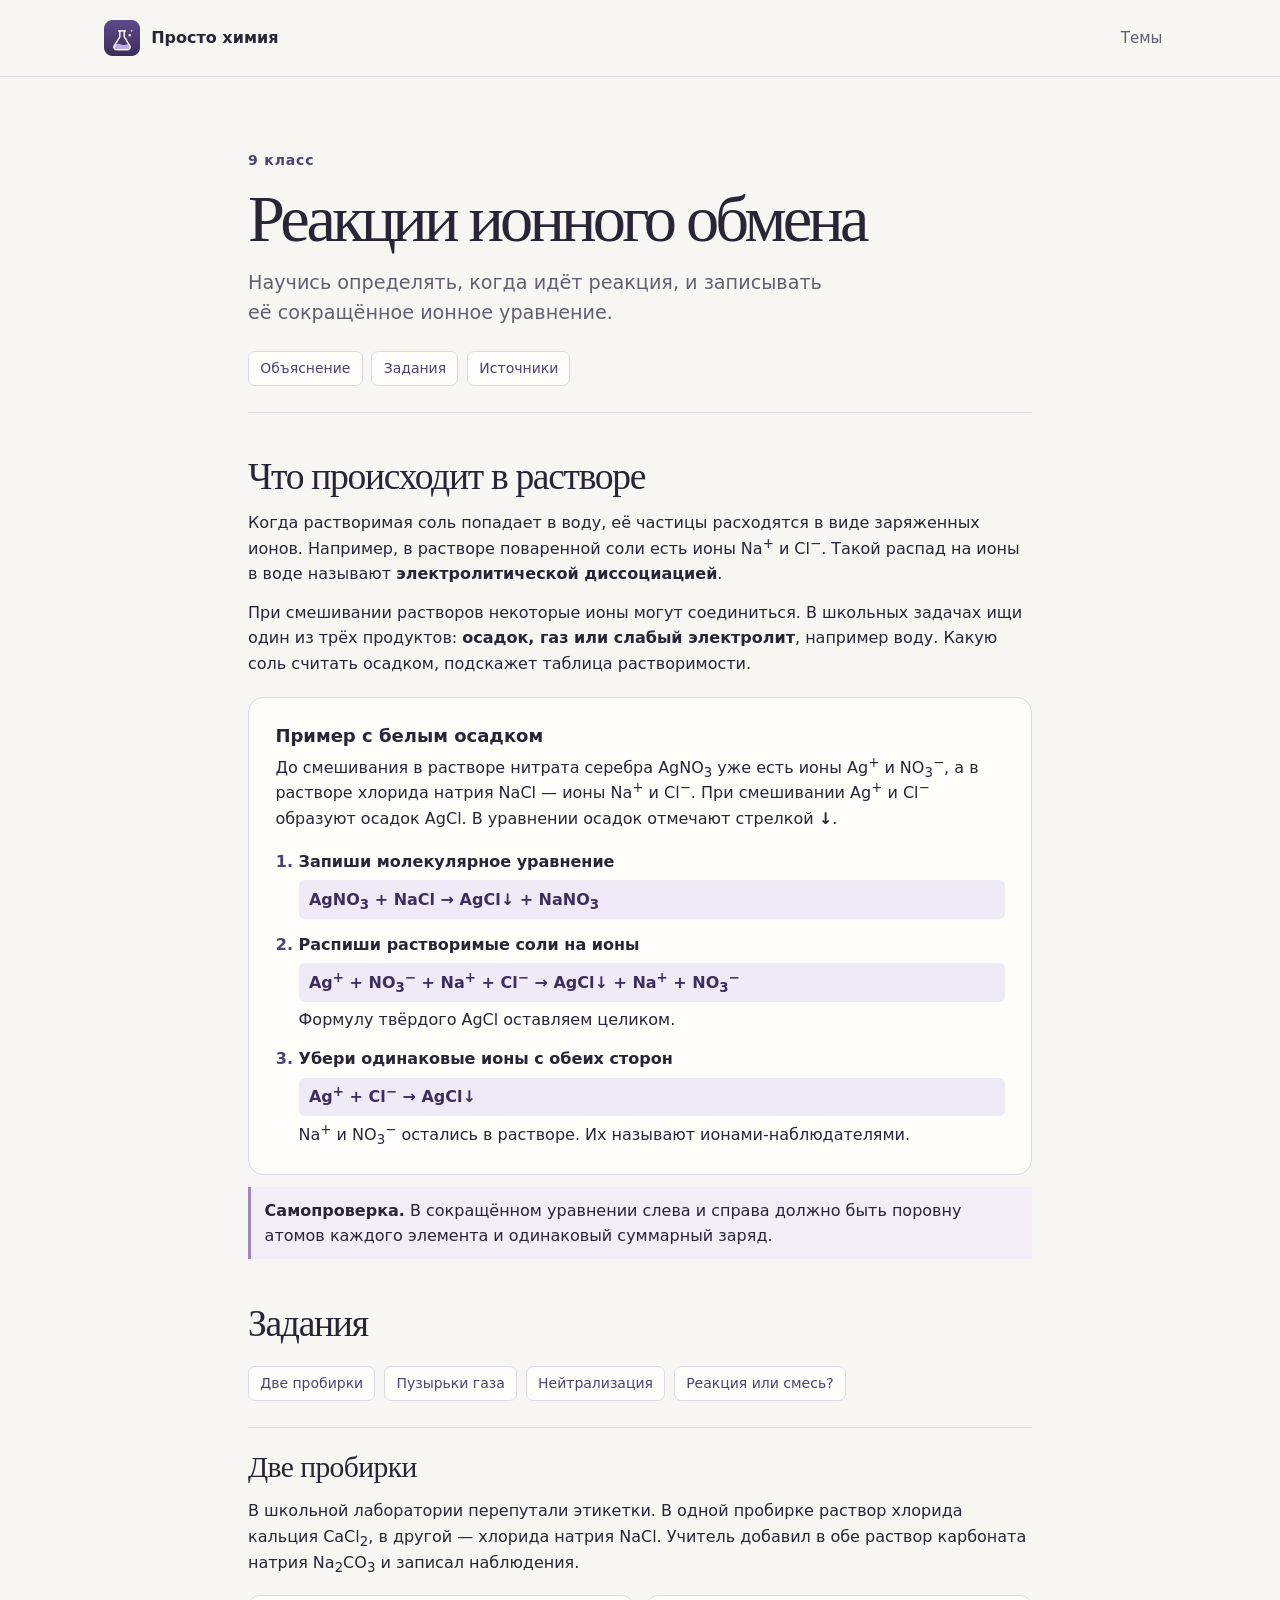
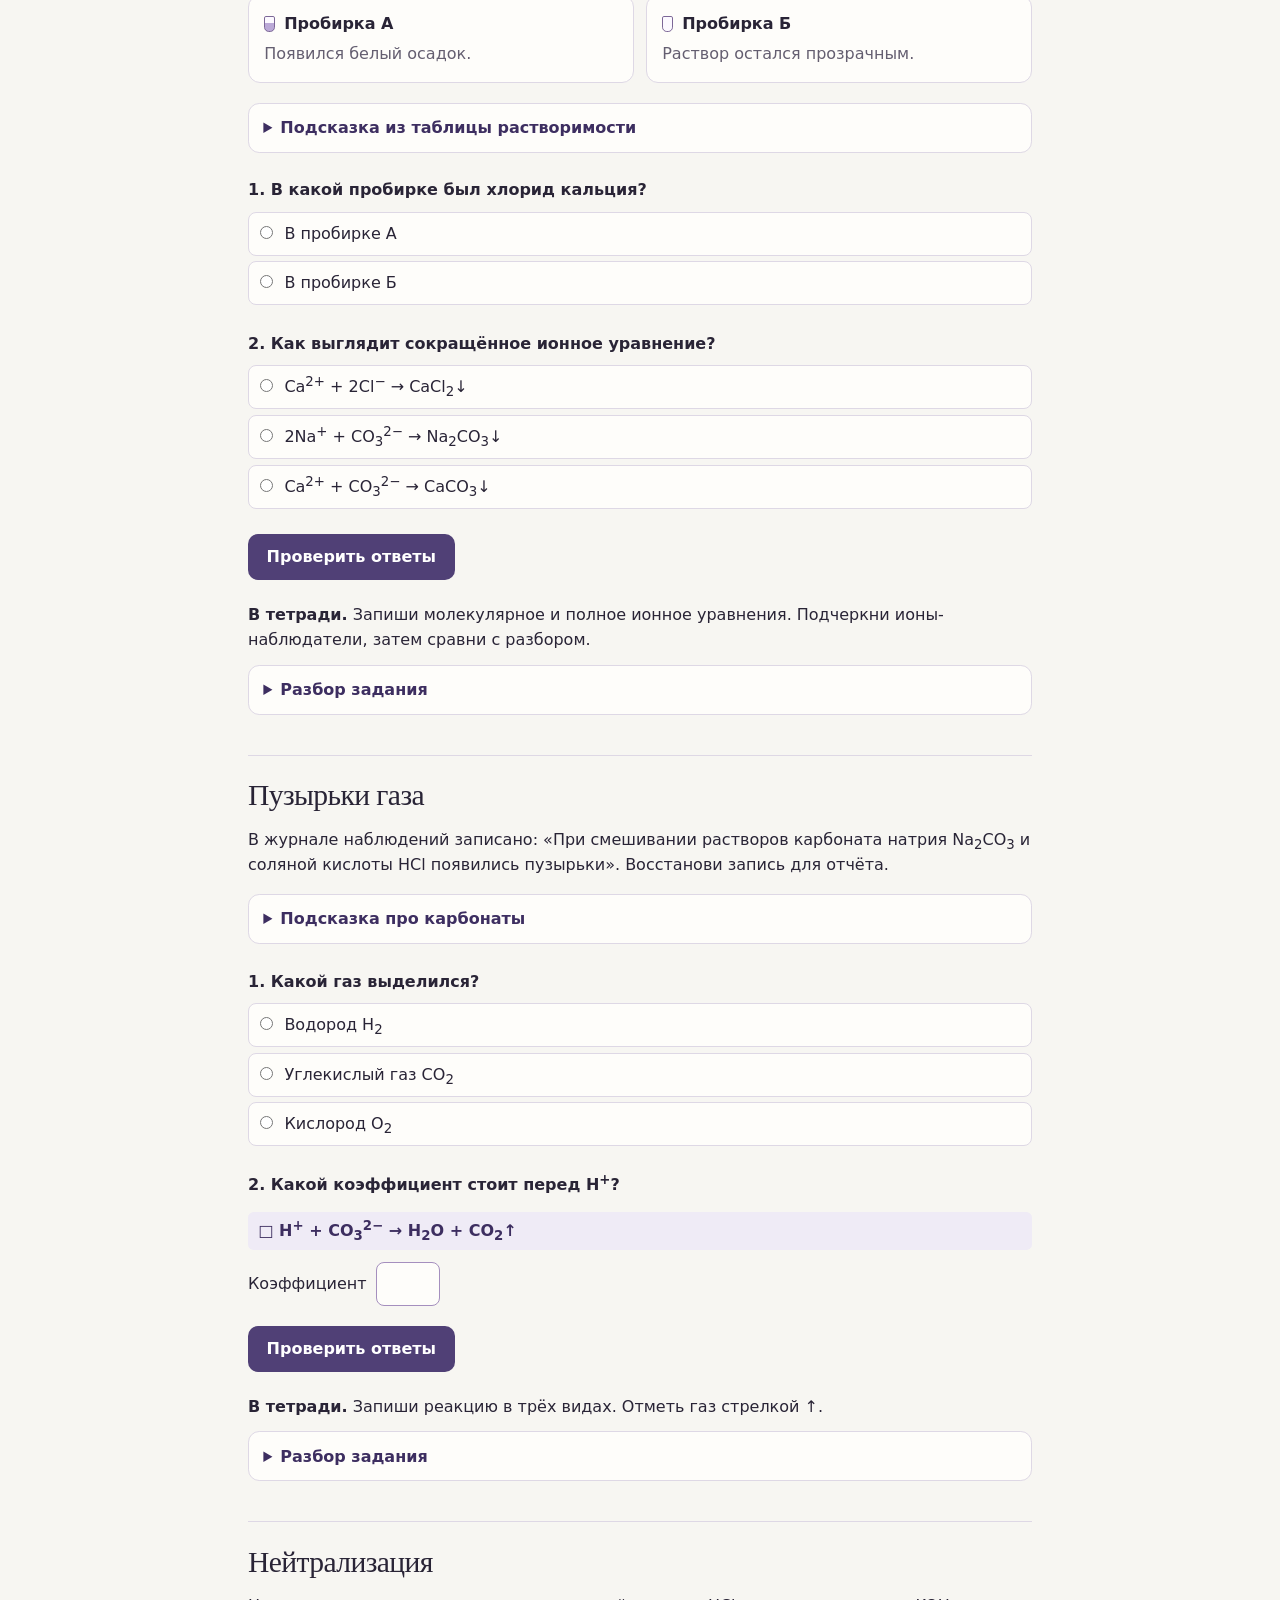
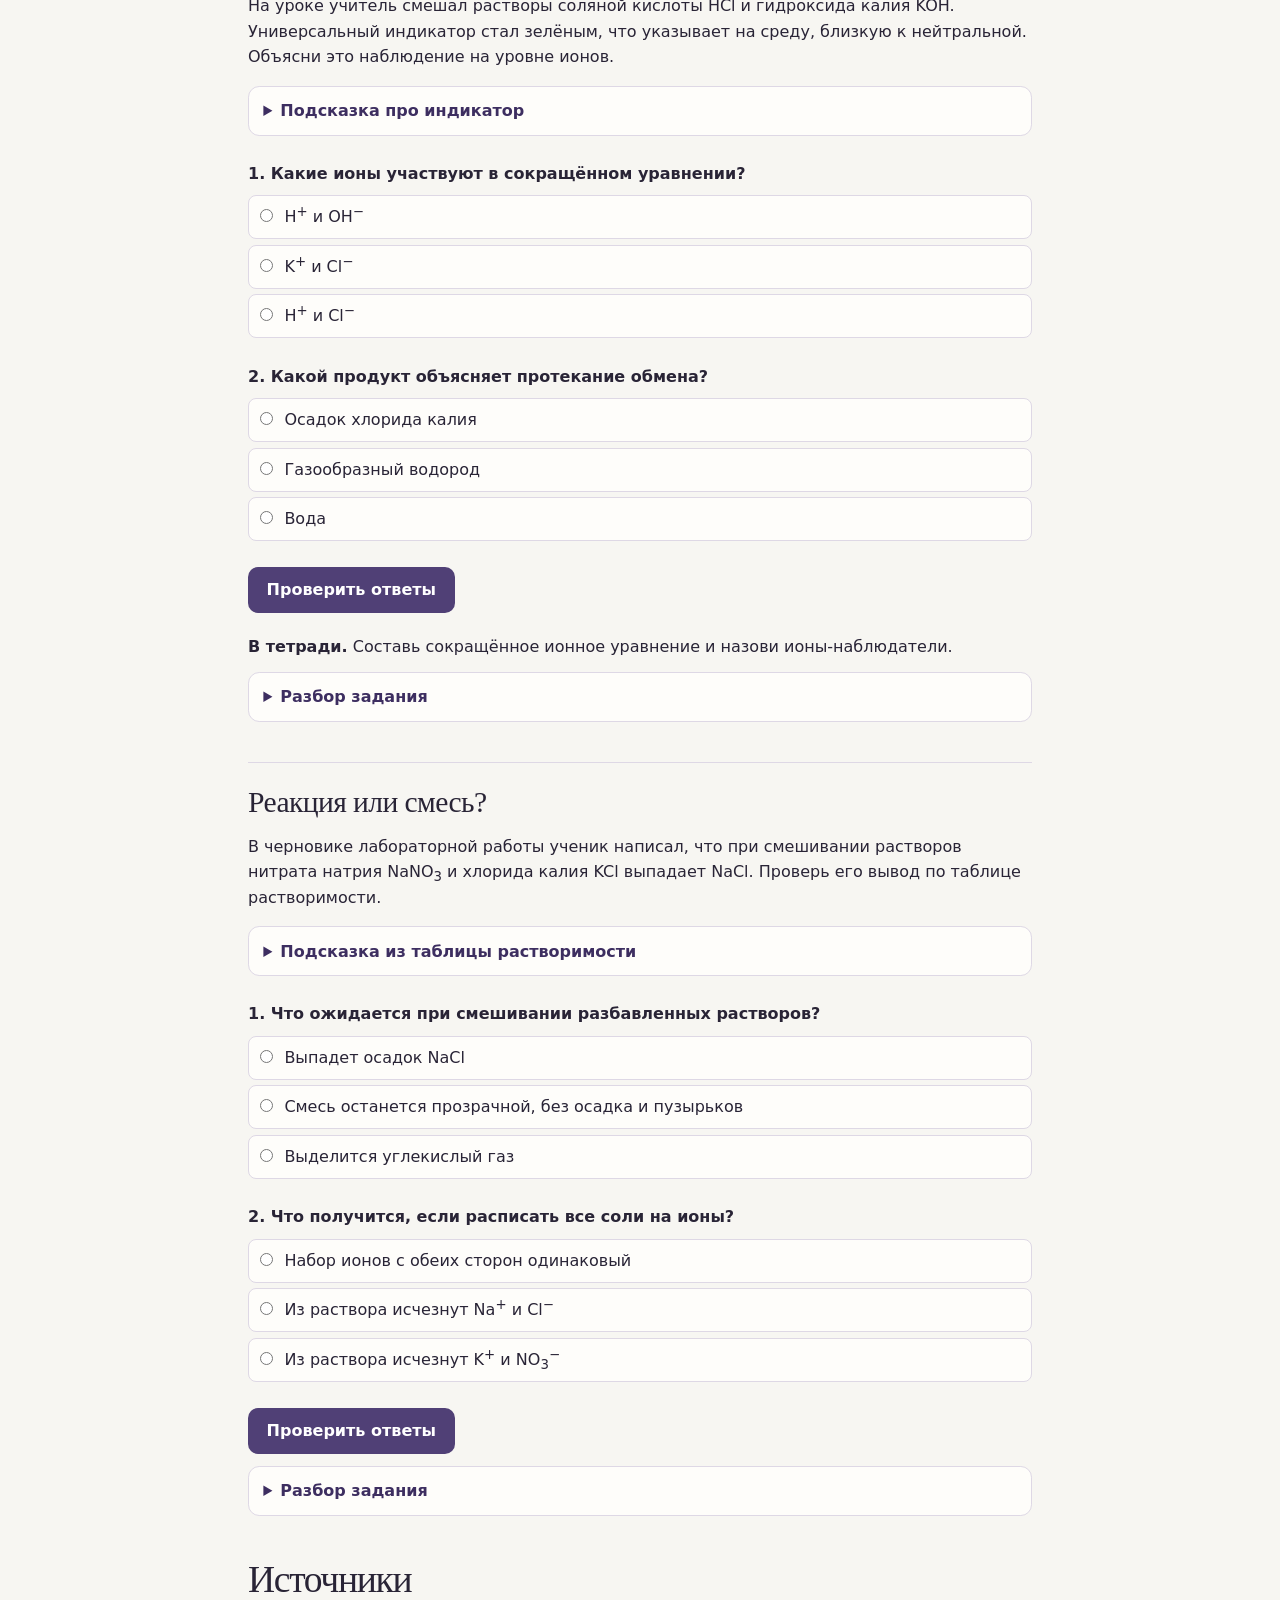
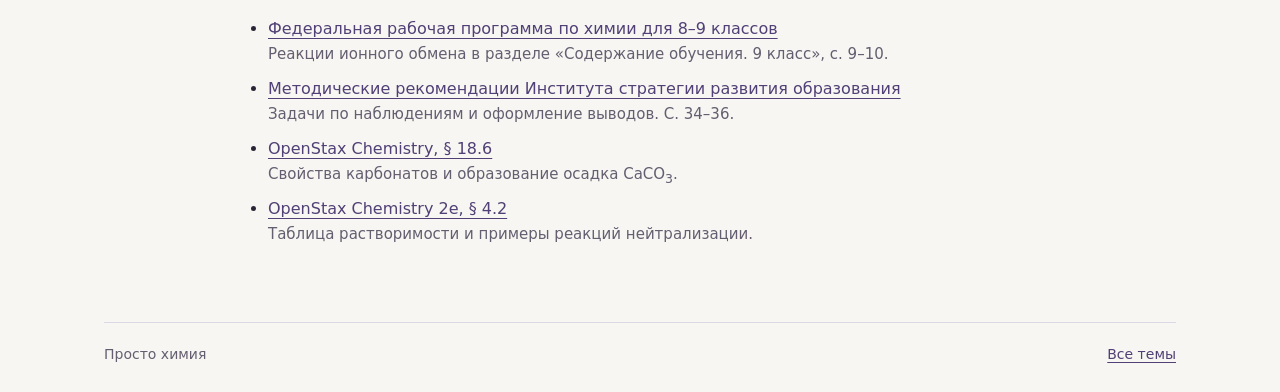
==== commit 974083b1: "Clarify ion origins and refresh site identity" ====
--- a/ion-exchange.html
+++ b/ion-exchange.html
@@ -5,17 +5,18 @@
   <meta name="viewport" content="width=device-width, initial-scale=1">
   <meta name="description" content="Реакции ионного обмена для 9 класса. Краткое объяснение и четыре школьных задания с проверкой и разбором.">
   <meta name="theme-color" content="#f7f6f2">
-  <title>Реакции ионного обмена · Химия по делу</title>
-  <link rel="stylesheet" href="styles.css?v=2">
+  <title>Реакции ионного обмена · Просто химия</title>
+  <link rel="icon" type="image/png" href="logo.png">
+  <link rel="stylesheet" href="styles.css?v=3">
   <script src="practice.js?v=2" defer></script>
 </head>
 <body>
   <a class="skip-link" href="#main">К содержанию</a>
   <header class="site-header">
     <div class="frame header-inner">
-      <a class="brand" href="./" aria-label="Химия по делу, главная">
-        <span class="brand-mark" aria-hidden="true">Х</span>
-        Химия по делу
+      <a class="brand" href="./" aria-label="Просто химия, главная">
+        <img class="brand-mark" src="logo.png" width="36" height="36" alt="">
+        Просто химия
       </a>
       <nav aria-label="Основная навигация">
         <a class="nav-link" href="./#topics-title">Темы</a>
@@ -42,7 +43,7 @@
 
       <div class="worked-example">
         <h3>Пример с белым осадком</h3>
-        <p>Смешали растворы нитрата серебра и хлорида натрия. По таблице растворимости AgCl выпадает в осадок. Стрелка <strong>↓</strong> показывает осадок в уравнении.</p>
+        <p>До смешивания в растворе нитрата серебра AgNO<sub>3</sub> уже есть ионы Ag<sup>+</sup> и NO<sub>3</sub><sup>−</sup>, а в растворе хлорида натрия NaCl — ионы Na<sup>+</sup> и Cl<sup>−</sup>. При смешивании Ag<sup>+</sup> и Cl<sup>−</sup> образуют осадок AgCl. В уравнении осадок отмечают стрелкой <strong>↓</strong>.</p>
         <ol class="equation-steps">
           <li>
             <strong>Запиши молекулярное уравнение</strong>
@@ -293,7 +294,7 @@
   </main>
 
   <footer class="frame site-footer">
-    <span>Химия по делу</span>
+    <span>Просто химия</span>
     <a href="./#topics-title">Все темы</a>
   </footer>
 </body>
--- a/styles.css
+++ b/styles.css
@@ -42,7 +42,7 @@
 .site-header { border-bottom: 1px solid var(--line); }
 .header-inner { min-height: 4.75rem; display: flex; align-items: center; justify-content: space-between; gap: 1rem; }
 .brand { display: inline-flex; align-items: center; gap: .7rem; font-weight: 650; color: var(--ink); text-decoration: none; }
-.brand-mark { display: grid; place-items: center; width: 2rem; height: 2rem; background: var(--accent); color: white; border-radius: .5rem; font: 500 1.3rem/1 var(--serif); }
+.brand-mark { display: block; width: 2.25rem; height: 2.25rem; flex: none; }
 .nav-link { display: inline-block; padding: .45rem .85rem; border-radius: .5rem; color: var(--muted); font-size: .9375rem; text-decoration: none; }
 .nav-link:hover, .nav-link[aria-current] { color: var(--accent-dark); background: var(--wash); }
 
@@ -81,39 +81,37 @@
 .hero-figure figcaption { margin-top: .75rem; color: var(--muted); text-align: center; font-size: .875rem; }
 .ion-diagram {
   display: grid;
-  justify-items: center;
-  gap: .35rem;
-  padding: clamp(1rem, 3.5vw, 2rem) 1rem;
+  gap: .875rem;
+  padding: clamp(.85rem, 3vw, 1.65rem);
   border-radius: 1rem;
   border: 1px solid #e3d9ef;
   background-color: #eee7f6;
   background-image: radial-gradient(#aa98c580 1px, transparent 1px), radial-gradient(ellipse at 55% 27%, #fbf9ff, transparent 72%);
   background-size: 15px 15px, 100% 100%;
 }
-.diagram-reactants, .diagram-spectators {
-  display: grid;
-  align-items: center;
-  grid-template-columns: repeat(2, minmax(0, 1fr));
-  gap: .6rem;
-  width: min(100%, 11rem);
+.diagram-block {
+  display: grid;
+  justify-items: center;
+  gap: .45rem;
+  padding: .65rem .5rem;
+  border-radius: .65rem;
+  border: 1px solid #dcd0eb;
+  background: #fffcffdd;
   text-align: center;
-  color: var(--accent);
-}
-.diagram-reactants { grid-template-columns: minmax(0, 1fr) auto minmax(0, 1fr); }
-.diagram-arrow { color: var(--accent); font-size: 1.25rem; line-height: 1.2; }
-.diagram-ion, .diagram-product {
-  padding: .3em .5em;
-  border: 1px solid #d1c1e3;
+}
+.diagram-label { color: var(--muted); font-size: .875rem; }
+.diagram-equation { display: grid; grid-template-columns: 3.7rem 1.25rem 6.2rem; align-items: baseline; gap: .25rem; text-align: left; }
+.diagram-equation strong { text-align: right; }
+.diagram-equation > :nth-child(2) { text-align: center; }
+.diagram-equation, .diagram-reaction { color: var(--accent-dark); font-weight: 600; }
+.diagram-product {
+  display: inline-block;
+  padding: .12em .6em;
   border-radius: 99px;
-  background: #f7f2ff;
-  color: #513b78;
-  text-align: center;
+  background: var(--accent);
+  color: white;
   white-space: nowrap;
-  font: 600 1rem/1.4 var(--sans);
-}
-.diagram-product { min-width: 5rem; background: var(--accent); border-color: var(--accent); color: white; }
-.diagram-spectators { margin-top: .65rem; padding-top: .55rem; border-top: 1px solid #d1c1e3; }
-.diagram-spectators > :first-child { grid-column: 1 / -1; font-size: .875rem; }
+}
 
 .topic-section { margin-top: clamp(2rem, 6vw, 3.5rem); }
 .topic-list { padding: 0; margin: 1rem 0 0; list-style: none; }
